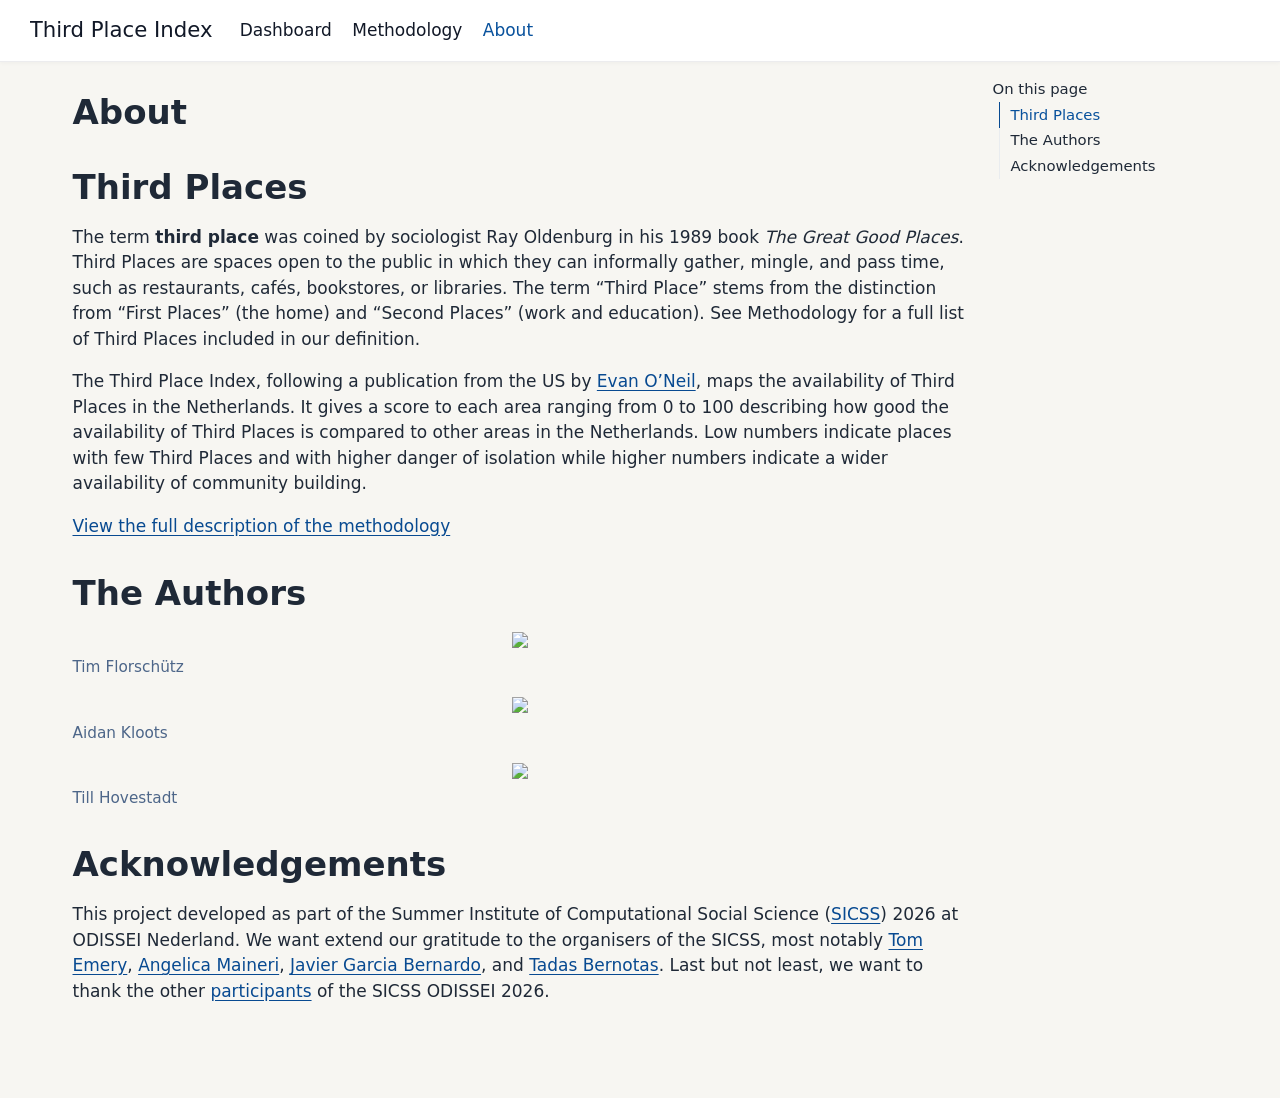
==== docs/about.html @ f23580d3 "changed methodology" ====
<!DOCTYPE html>
<html xmlns="http://www.w3.org/1999/xhtml" lang="en" xml:lang="en"><head>

<meta charset="utf-8">
<meta name="generator" content="quarto-1.9.37">

<meta name="viewport" content="width=device-width, initial-scale=1.0, user-scalable=yes">


<title>About – Third Place Index</title>
<style>
/* Default styles provided by pandoc.
** See https://pandoc.org/MANUAL.html#variables-for-html for config info.
*/
code{white-space: pre-wrap;}
span.smallcaps{font-variant: small-caps;}
div.columns{display: flex; gap: min(4vw, 1.5em);}
div.column{flex: auto; overflow-x: auto;}
div.hanging-indent{margin-left: 1.5em; text-indent: -1.5em;}
ul.task-list{list-style: none;}
ul.task-list li input[type="checkbox"] {
  width: 0.8em;
  margin: 0 0.8em 0.2em -1em; /* quarto-specific, see https://github.com/quarto-dev/quarto-cli/issues/4556 */ 
  vertical-align: middle;
}
</style>


<script src="site_libs/quarto-nav/quarto-nav.js"></script>
<script src="site_libs/quarto-nav/headroom.min.js"></script>
<script src="site_libs/clipboard/clipboard.min.js"></script>
<script src="site_libs/quarto-search/autocomplete.umd.js"></script>
<script src="site_libs/quarto-search/fuse.min.js"></script>
<script src="site_libs/quarto-search/quarto-search.js"></script>
<meta name="quarto:offset" content="./">
<script src="site_libs/quarto-html/quarto.js" type="module"></script>
<script src="site_libs/quarto-html/tabsets/tabsets.js" type="module"></script>
<script src="site_libs/quarto-html/popper.min.js"></script>
<script src="site_libs/quarto-html/tippy.umd.min.js"></script>
<script src="site_libs/quarto-html/anchor.min.js"></script>
<link href="site_libs/quarto-html/tippy.css" rel="stylesheet">
<link href="site_libs/quarto-html/quarto-syntax-highlighting-7f8f88aac4f3542376d5c11b86a4c14d.css" rel="stylesheet" id="quarto-text-highlighting-styles">
<script src="site_libs/bootstrap/bootstrap.min.js"></script>
<link href="site_libs/bootstrap/bootstrap-icons.css" rel="stylesheet">
<link href="site_libs/bootstrap/bootstrap-611752b6577404124c0f5855d7d116bc.min.css" rel="stylesheet" append-hash="true" id="quarto-bootstrap" data-mode="light">
<script id="quarto-search-options" type="application/json">{
  "location": "navbar",
  "copy-button": false,
  "collapse-after": 3,
  "panel-placement": "end",
  "type": "overlay",
  "limit": 50,
  "keyboard-shortcut": [
    "f",
    "/",
    "s"
  ],
  "show-item-context": false,
  "language": {
    "search-no-results-text": "No results",
    "search-matching-documents-text": "matching documents",
    "search-copy-link-title": "Copy link to search",
    "search-hide-matches-text": "Hide additional matches",
    "search-more-match-text": "more match in this document",
    "search-more-matches-text": "more matches in this document",
    "search-clear-button-title": "Clear",
    "search-text-placeholder": "",
    "search-detached-cancel-button-title": "Cancel",
    "search-submit-button-title": "Submit",
    "search-label": "Search"
  }
}</script>
<style>html{ scroll-behavior: smooth; }</style>


</head>

<body class="nav-fixed quarto-light">

<div id="quarto-search-results"></div>
  <header id="quarto-header" class="headroom fixed-top">
    <nav class="navbar navbar-expand-lg " data-bs-theme="dark">
      <div class="navbar-container container-fluid">
      <div class="navbar-brand-container mx-auto">
    <a class="navbar-brand" href="./index.html">
    <span class="navbar-title">Third Place Index</span>
    </a>
  </div>
          <button class="navbar-toggler" type="button" data-bs-toggle="collapse" data-bs-target="#navbarCollapse" aria-controls="navbarCollapse" role="menu" aria-expanded="false" aria-label="Toggle navigation" onclick="if (window.quartoToggleHeadroom) { window.quartoToggleHeadroom(); }">
  <span class="navbar-toggler-icon"></span>
</button>
          <div class="collapse navbar-collapse" id="navbarCollapse">
            <ul class="navbar-nav navbar-nav-scroll me-auto">
  <li class="nav-item">
    <a class="nav-link" href="./index.html"> 
<span class="menu-text">Dashboard</span></a>
  </li>  
  <li class="nav-item">
    <a class="nav-link" href="./methodology.html"> 
<span class="menu-text">Methodology</span></a>
  </li>  
  <li class="nav-item">
    <a class="nav-link active" href="./about.html" aria-current="page"> 
<span class="menu-text">About</span></a>
  </li>  
</ul>
          </div> <!-- /navcollapse -->
            <div class="quarto-navbar-tools">
</div>
      </div> <!-- /container-fluid -->
    </nav>
</header>
<!-- content -->
<div id="quarto-content" class="quarto-container page-columns page-rows-contents page-layout-full page-navbar">
<!-- sidebar -->
<!-- margin-sidebar -->
    <div id="quarto-margin-sidebar" class="sidebar margin-sidebar">
        <nav id="TOC" role="doc-toc" class="toc-active">
    <h2 id="toc-title">On this page</h2>
   
  <ul class="collapse">
  <li><a href="#third-places" id="toc-third-places" class="nav-link active" data-scroll-target="#third-places">Third Places</a></li>
  <li><a href="#the-authors" id="toc-the-authors" class="nav-link" data-scroll-target="#the-authors">The Authors</a></li>
  <li><a href="#acknowledgements" id="toc-acknowledgements" class="nav-link" data-scroll-target="#acknowledgements">Acknowledgements</a></li>
  </ul>
</nav>
    </div>
<!-- main -->
<main class="content column-page-left" id="quarto-document-content">

<header id="title-block-header" class="quarto-title-block default">
<div class="quarto-title">
<h1 class="title">About</h1>
</div>



<div class="quarto-title-meta column-page-left">

    
  
    
  </div>
  


</header>


<section id="third-places" class="level1">
<h1>Third Places</h1>
<p>The term <strong>third place</strong> was coined by sociologist Ray Oldenburg in his 1989 book <em>The Great Good Places</em>. Third Places are spaces open to the public in which they can informally gather, mingle, and pass time, such as restaurants, cafés, bookstores, or libraries. The term “Third Place” stems from the distinction from “First Places” (the home) and “Second Places” (work and education). See Methodology for a full list of Third Places included in our definition.</p>
<p>The Third Place Index, following a publication from the US by <a href="https://thirdplaceindex.org/#about">Evan O’Neil</a>, maps the availability of Third Places in the Netherlands. It gives a score to each area ranging from 0 to 100 describing how good the availability of Third Places is compared to other areas in the Netherlands. Low numbers indicate places with few Third Places and with higher danger of isolation while higher numbers indicate a wider availability of community building.</p>
<p><a href="./methodology.html">View the full description of the methodology</a></p>
</section>
<section id="the-authors" class="level1">
<h1>The Authors</h1>
<div class="quarto-figure quarto-figure-center">
<figure class="figure">
<p><img src="picture/tim.png" class="img-fluid figure-img"></p>
<figcaption>Tim Florschütz</figcaption>
</figure>
</div>
<div class="quarto-figure quarto-figure-center">
<figure class="figure">
<p><img src="pictures/aidan.png" class="img-fluid figure-img"></p>
<figcaption>Aidan Kloots</figcaption>
</figure>
</div>
<div class="quarto-figure quarto-figure-center">
<figure class="figure">
<p><img src="pictures/till.jpg = 600x" class="img-fluid figure-img"></p>
<figcaption>Till Hovestadt</figcaption>
</figure>
</div>
</section>
<section id="acknowledgements" class="level1">
<h1>Acknowledgements</h1>
<p>This project developed as part of the Summer Institute of Computational Social Science (<a href="https://sicss.io/2026/odissei/">SICSS</a>) 2026 at ODISSEI Nederland. We want extend our gratitude to the organisers of the SICSS, most notably <a href="https://www.eur.nl/people/tom-emery">Tom Emery</a>, <a href="https://odissei-data.nl/nl/teammember/dr-angelica-maineri/">Angelica Maineri</a>, <a href="https://www.uu.nl/staff/JGarciaBernardo">Javier Garcia Bernardo</a>, and <a href="https://www.eur.nl/people/tadas-bernotas">Tadas Bernotas</a>. Last but not least, we want to thank the other <a href="https://sicss.io/2026/odissei/people">participants</a> of the SICSS ODISSEI 2026.</p>


</section>

</main> <!-- /main -->
<script id="quarto-html-after-body" type="application/javascript">
  window.document.addEventListener("DOMContentLoaded", function (event) {
    const icon = "";
    const anchorJS = new window.AnchorJS();
    anchorJS.options = {
      placement: 'right',
      icon: icon
    };
    anchorJS.add('.anchored');
    const isCodeAnnotation = (el) => {
      for (const clz of el.classList) {
        if (clz.startsWith('code-annotation-')) {                     
          return true;
        }
      }
      return false;
    }
    const onCopySuccess = function(e) {
      // button target
      const button = e.trigger;
      // don't keep focus
      button.blur();
      // flash "checked"
      button.classList.add('code-copy-button-checked');
      var currentTitle = button.getAttribute("title");
      button.setAttribute("title", "Copied!");
      let tooltip;
      if (window.bootstrap) {
        button.setAttribute("data-bs-toggle", "tooltip");
        button.setAttribute("data-bs-placement", "left");
        button.setAttribute("data-bs-title", "Copied!");
        tooltip = new bootstrap.Tooltip(button, 
          { trigger: "manual", 
            customClass: "code-copy-button-tooltip",
            offset: [0, -8]});
        tooltip.show();    
      }
      setTimeout(function() {
        if (tooltip) {
          tooltip.hide();
          button.removeAttribute("data-bs-title");
          button.removeAttribute("data-bs-toggle");
          button.removeAttribute("data-bs-placement");
        }
        button.setAttribute("title", currentTitle);
        button.classList.remove('code-copy-button-checked');
      }, 1000);
      // clear code selection
      e.clearSelection();
    }
    const getTextToCopy = function(trigger) {
      const outerScaffold = trigger.parentElement.cloneNode(true);
      const codeEl = outerScaffold.querySelector('code');
      for (const childEl of codeEl.children) {
        if (isCodeAnnotation(childEl)) {
          childEl.remove();
        }
      }
      return codeEl.innerText;
    }
    const clipboard = new window.ClipboardJS('.code-copy-button:not([data-in-quarto-modal])', {
      text: getTextToCopy
    });
    clipboard.on('success', onCopySuccess);
    if (window.document.getElementById('quarto-embedded-source-code-modal')) {
      const clipboardModal = new window.ClipboardJS('.code-copy-button[data-in-quarto-modal]', {
        text: getTextToCopy,
        container: window.document.getElementById('quarto-embedded-source-code-modal')
      });
      clipboardModal.on('success', onCopySuccess);
    }
      var localhostRegex = new RegExp(/^(?:http|https):\/\/localhost\:?[0-9]*\//);
      var mailtoRegex = new RegExp(/^mailto:/);
        var filterRegex = new RegExp('/' + window.location.host + '/');
      var isInternal = (href) => {
          return filterRegex.test(href) || localhostRegex.test(href) || mailtoRegex.test(href);
      }
      // Inspect non-navigation links and adorn them if external
     var links = window.document.querySelectorAll('a[href]:not(.nav-link):not(.navbar-brand):not(.toc-action):not(.sidebar-link):not(.sidebar-item-toggle):not(.pagination-link):not(.no-external):not([aria-hidden]):not(.dropdown-item):not(.quarto-navigation-tool):not(.about-link)');
      for (var i=0; i<links.length; i++) {
        const link = links[i];
        if (!isInternal(link.href)) {
          // undo the damage that might have been done by quarto-nav.js in the case of
          // links that we want to consider external
          if (link.dataset.originalHref !== undefined) {
            link.href = link.dataset.originalHref;
          }
        }
      }
    function tippyHover(el, contentFn, onTriggerFn, onUntriggerFn) {
      const config = {
        allowHTML: true,
        maxWidth: 500,
        delay: 100,
        arrow: false,
        appendTo: function(el) {
            return el.parentElement;
        },
        interactive: true,
        interactiveBorder: 10,
        theme: 'quarto',
        placement: 'bottom-start',
      };
      if (contentFn) {
        config.content = contentFn;
      }
      if (onTriggerFn) {
        config.onTrigger = onTriggerFn;
      }
      if (onUntriggerFn) {
        config.onUntrigger = onUntriggerFn;
      }
      window.tippy(el, config); 
    }
    const noterefs = window.document.querySelectorAll('a[role="doc-noteref"]');
    for (var i=0; i<noterefs.length; i++) {
      const ref = noterefs[i];
      tippyHover(ref, function() {
        // use id or data attribute instead here
        let href = ref.getAttribute('data-footnote-href') || ref.getAttribute('href');
        try { href = new URL(href).hash; } catch {}
        const id = href.replace(/^#\/?/, "");
        const note = window.document.getElementById(id);
        if (note) {
          return note.innerHTML;
        } else {
          return "";
        }
      });
    }
    const xrefs = window.document.querySelectorAll('a.quarto-xref');
    const processXRef = (id, note) => {
      // Strip column container classes
      const stripColumnClz = (el) => {
        el.classList.remove("page-full", "page-columns");
        if (el.children) {
          for (const child of el.children) {
            stripColumnClz(child);
          }
        }
      }
      stripColumnClz(note)
      if (id === null || id.startsWith('sec-')) {
        // Special case sections, only their first couple elements
        const container = document.createElement("div");
        if (note.children && note.children.length > 2) {
          container.appendChild(note.children[0].cloneNode(true));
          for (let i = 1; i < note.children.length; i++) {
            const child = note.children[i];
            if (child.tagName === "P" && child.innerText === "") {
              continue;
            } else {
              container.appendChild(child.cloneNode(true));
              break;
            }
          }
          if (window.Quarto?.typesetMath) {
            window.Quarto.typesetMath(container);
          }
          return container.innerHTML
        } else {
          if (window.Quarto?.typesetMath) {
            window.Quarto.typesetMath(note);
          }
          return note.innerHTML;
        }
      } else {
        // Remove any anchor links if they are present
        const anchorLink = note.querySelector('a.anchorjs-link');
        if (anchorLink) {
          anchorLink.remove();
        }
        if (window.Quarto?.typesetMath) {
          window.Quarto.typesetMath(note);
        }
        if (note.classList.contains("callout")) {
          return note.outerHTML;
        } else {
          return note.innerHTML;
        }
      }
    }
    for (var i=0; i<xrefs.length; i++) {
      const xref = xrefs[i];
      tippyHover(xref, undefined, function(instance) {
        instance.disable();
        let url = xref.getAttribute('href');
        let hash = undefined; 
        if (url.startsWith('#')) {
          hash = url;
        } else {
          try { hash = new URL(url).hash; } catch {}
        }
        if (hash) {
          const id = hash.replace(/^#\/?/, "");
          const note = window.document.getElementById(id);
          if (note !== null) {
            try {
              const html = processXRef(id, note.cloneNode(true));
              instance.setContent(html);
            } finally {
              instance.enable();
              instance.show();
            }
          } else {
            // See if we can fetch this
            fetch(url.split('#')[0])
            .then(res => res.text())
            .then(html => {
              const parser = new DOMParser();
              const htmlDoc = parser.parseFromString(html, "text/html");
              const note = htmlDoc.getElementById(id);
              if (note !== null) {
                const html = processXRef(id, note);
                instance.setContent(html);
              } 
            }).finally(() => {
              instance.enable();
              instance.show();
            });
          }
        } else {
          // See if we can fetch a full url (with no hash to target)
          // This is a special case and we should probably do some content thinning / targeting
          fetch(url)
          .then(res => res.text())
          .then(html => {
            const parser = new DOMParser();
            const htmlDoc = parser.parseFromString(html, "text/html");
            const note = htmlDoc.querySelector('main.content');
            if (note !== null) {
              // This should only happen for chapter cross references
              // (since there is no id in the URL)
              // remove the first header
              if (note.children.length > 0 && note.children[0].tagName === "HEADER") {
                note.children[0].remove();
              }
              const html = processXRef(null, note);
              instance.setContent(html);
            } 
          }).finally(() => {
            instance.enable();
            instance.show();
          });
        }
      }, function(instance) {
      });
    }
        let selectedAnnoteEl;
        const selectorForAnnotation = ( cell, annotation) => {
          let cellAttr = 'data-code-cell="' + cell + '"';
          let lineAttr = 'data-code-annotation="' +  annotation + '"';
          const selector = 'span[' + cellAttr + '][' + lineAttr + ']';
          return selector;
        }
        const selectCodeLines = (annoteEl) => {
          const doc = window.document;
          const targetCell = annoteEl.getAttribute("data-target-cell");
          const targetAnnotation = annoteEl.getAttribute("data-target-annotation");
          const annoteSpan = window.document.querySelector(selectorForAnnotation(targetCell, targetAnnotation));
          const lines = annoteSpan.getAttribute("data-code-lines").split(",");
          const lineIds = lines.map((line) => {
            return targetCell + "-" + line;
          })
          let top = null;
          let height = null;
          let parent = null;
          if (lineIds.length > 0) {
              //compute the position of the single el (top and bottom and make a div)
              const el = window.document.getElementById(lineIds[0]);
              top = el.offsetTop;
              height = el.offsetHeight;
              parent = el.parentElement.parentElement;
            if (lineIds.length > 1) {
              const lastEl = window.document.getElementById(lineIds[lineIds.length - 1]);
              const bottom = lastEl.offsetTop + lastEl.offsetHeight;
              height = bottom - top;
            }
            if (top !== null && height !== null && parent !== null) {
              // cook up a div (if necessary) and position it 
              let div = window.document.getElementById("code-annotation-line-highlight");
              if (div === null) {
                div = window.document.createElement("div");
                div.setAttribute("id", "code-annotation-line-highlight");
                div.style.position = 'absolute';
                parent.appendChild(div);
              }
              div.style.top = top - 2 + "px";
              div.style.height = height + 4 + "px";
              div.style.left = 0;
              let gutterDiv = window.document.getElementById("code-annotation-line-highlight-gutter");
              if (gutterDiv === null) {
                gutterDiv = window.document.createElement("div");
                gutterDiv.setAttribute("id", "code-annotation-line-highlight-gutter");
                gutterDiv.style.position = 'absolute';
                const codeCell = window.document.getElementById(targetCell);
                const gutter = codeCell.querySelector('.code-annotation-gutter');
                gutter.appendChild(gutterDiv);
              }
              gutterDiv.style.top = top - 2 + "px";
              gutterDiv.style.height = height + 4 + "px";
            }
            selectedAnnoteEl = annoteEl;
          }
        };
        const unselectCodeLines = () => {
          const elementsIds = ["code-annotation-line-highlight", "code-annotation-line-highlight-gutter"];
          elementsIds.forEach((elId) => {
            const div = window.document.getElementById(elId);
            if (div) {
              div.remove();
            }
          });
          selectedAnnoteEl = undefined;
        };
          // Handle positioning of the toggle
      window.addEventListener(
        "resize",
        throttle(() => {
          elRect = undefined;
          if (selectedAnnoteEl) {
            selectCodeLines(selectedAnnoteEl);
          }
        }, 10)
      );
      function throttle(fn, ms) {
      let throttle = false;
      let timer;
        return (...args) => {
          if(!throttle) { // first call gets through
              fn.apply(this, args);
              throttle = true;
          } else { // all the others get throttled
              if(timer) clearTimeout(timer); // cancel #2
              timer = setTimeout(() => {
                fn.apply(this, args);
                timer = throttle = false;
              }, ms);
          }
        };
      }
        // Attach click handler to the DT
        const annoteDls = window.document.querySelectorAll('dt[data-target-cell]');
        for (const annoteDlNode of annoteDls) {
          annoteDlNode.addEventListener('click', (event) => {
            const clickedEl = event.target;
            if (clickedEl !== selectedAnnoteEl) {
              unselectCodeLines();
              const activeEl = window.document.querySelector('dt[data-target-cell].code-annotation-active');
              if (activeEl) {
                activeEl.classList.remove('code-annotation-active');
              }
              selectCodeLines(clickedEl);
              clickedEl.classList.add('code-annotation-active');
            } else {
              // Unselect the line
              unselectCodeLines();
              clickedEl.classList.remove('code-annotation-active');
            }
          });
        }
    const findCites = (el) => {
      const parentEl = el.parentElement;
      if (parentEl) {
        const cites = parentEl.dataset.cites;
        if (cites) {
          return {
            el,
            cites: cites.split(' ')
          };
        } else {
          return findCites(el.parentElement)
        }
      } else {
        return undefined;
      }
    };
    var bibliorefs = window.document.querySelectorAll('a[role="doc-biblioref"]');
    for (var i=0; i<bibliorefs.length; i++) {
      const ref = bibliorefs[i];
      const citeInfo = findCites(ref);
      if (citeInfo) {
        tippyHover(citeInfo.el, function() {
          var popup = window.document.createElement('div');
          citeInfo.cites.forEach(function(cite) {
            var citeDiv = window.document.createElement('div');
            citeDiv.classList.add('hanging-indent');
            citeDiv.classList.add('csl-entry');
            var biblioDiv = window.document.getElementById('ref-' + cite);
            if (biblioDiv) {
              citeDiv.innerHTML = biblioDiv.innerHTML;
            }
            popup.appendChild(citeDiv);
          });
          return popup.innerHTML;
        });
      }
    }
  });
  </script>
</div> <!-- /content -->




<script src="site_libs/quarto-html/zenscroll-min.js"></script>
</body></html>
---- docs/site_libs/quarto-html/tippy.css ----
.tippy-box[data-animation=fade][data-state=hidden]{opacity:0}[data-tippy-root]{max-width:calc(100vw - 10px)}.tippy-box{position:relative;background-color:#333;color:#fff;border-radius:4px;font-size:14px;line-height:1.4;white-space:normal;outline:0;transition-property:transform,visibility,opacity}.tippy-box[data-placement^=top]>.tippy-arrow{bottom:0}.tippy-box[data-placement^=top]>.tippy-arrow:before{bottom:-7px;left:0;border-width:8px 8px 0;border-top-color:initial;transform-origin:center top}.tippy-box[data-placement^=bottom]>.tippy-arrow{top:0}.tippy-box[data-placement^=bottom]>.tippy-arrow:before{top:-7px;left:0;border-width:0 8px 8px;border-bottom-color:initial;transform-origin:center bottom}.tippy-box[data-placement^=left]>.tippy-arrow{right:0}.tippy-box[data-placement^=left]>.tippy-arrow:before{border-width:8px 0 8px 8px;border-left-color:initial;right:-7px;transform-origin:center left}.tippy-box[data-placement^=right]>.tippy-arrow{left:0}.tippy-box[data-placement^=right]>.tippy-arrow:before{left:-7px;border-width:8px 8px 8px 0;border-right-color:initial;transform-origin:center right}.tippy-box[data-inertia][data-state=visible]{transition-timing-function:cubic-bezier(.54,1.5,.38,1.11)}.tippy-arrow{width:16px;height:16px;color:#333}.tippy-arrow:before{content:"";position:absolute;border-color:transparent;border-style:solid}.tippy-content{position:relative;padding:5px 9px;z-index:1}
---- docs/site_libs/quarto-html/quarto-syntax-highlighting-7f8f88aac4f3542376d5c11b86a4c14d.css ----
/* quarto syntax highlight colors */
:root {
  --quarto-hl-ot-color: #003B4F;
  --quarto-hl-at-color: #657422;
  --quarto-hl-ss-color: #20794D;
  --quarto-hl-an-color: #5E5E5E;
  --quarto-hl-fu-color: #4758AB;
  --quarto-hl-st-color: #20794D;
  --quarto-hl-cf-color: #003B4F;
  --quarto-hl-op-color: #5E5E5E;
  --quarto-hl-er-color: #AD0000;
  --quarto-hl-bn-color: #AD0000;
  --quarto-hl-al-color: #AD0000;
  --quarto-hl-va-color: #111111;
  --quarto-hl-bu-color: inherit;
  --quarto-hl-ex-color: inherit;
  --quarto-hl-pp-color: #AD0000;
  --quarto-hl-in-color: #5E5E5E;
  --quarto-hl-vs-color: #20794D;
  --quarto-hl-wa-color: #5E5E5E;
  --quarto-hl-do-color: #5E5E5E;
  --quarto-hl-im-color: #00769E;
  --quarto-hl-ch-color: #20794D;
  --quarto-hl-dt-color: #AD0000;
  --quarto-hl-fl-color: #AD0000;
  --quarto-hl-co-color: #5E5E5E;
  --quarto-hl-cv-color: #5E5E5E;
  --quarto-hl-cn-color: #8f5902;
  --quarto-hl-sc-color: #5E5E5E;
  --quarto-hl-dv-color: #AD0000;
  --quarto-hl-kw-color: #003B4F;
}

/* other quarto variables */
:root {
  --quarto-font-monospace: SFMono-Regular, Menlo, Monaco, Consolas, "Liberation Mono", "Courier New", monospace;
}

/* syntax highlight based on Pandoc's rules */
pre > code.sourceCode > span {
  color: #003B4F;
}

code.sourceCode > span {
  color: #003B4F;
}

div.sourceCode,
div.sourceCode pre.sourceCode {
  color: #003B4F;
}

/* Normal */
code span {
  color: #003B4F;
}

/* Alert */
code span.al {
  color: #AD0000;
  font-style: inherit;
}

/* Annotation */
code span.an {
  color: #5E5E5E;
  font-style: inherit;
}

/* Attribute */
code span.at {
  color: #657422;
  font-style: inherit;
}

/* BaseN */
code span.bn {
  color: #AD0000;
  font-style: inherit;
}

/* BuiltIn */
code span.bu {
  font-style: inherit;
}

/* ControlFlow */
code span.cf {
  color: #003B4F;
  font-weight: bold;
  font-style: inherit;
}

/* Char */
code span.ch {
  color: #20794D;
  font-style: inherit;
}

/* Constant */
code span.cn {
  color: #8f5902;
  font-style: inherit;
}

/* Comment */
code span.co {
  color: #5E5E5E;
  font-style: inherit;
}

/* CommentVar */
code span.cv {
  color: #5E5E5E;
  font-style: italic;
}

/* Documentation */
code span.do {
  color: #5E5E5E;
  font-style: italic;
}

/* DataType */
code span.dt {
  color: #AD0000;
  font-style: inherit;
}

/* DecVal */
code span.dv {
  color: #AD0000;
  font-style: inherit;
}

/* Error */
code span.er {
  color: #AD0000;
  font-style: inherit;
}

/* Extension */
code span.ex {
  font-style: inherit;
}

/* Float */
code span.fl {
  color: #AD0000;
  font-style: inherit;
}

/* Function */
code span.fu {
  color: #4758AB;
  font-style: inherit;
}

/* Import */
code span.im {
  color: #00769E;
  font-style: inherit;
}

/* Information */
code span.in {
  color: #5E5E5E;
  font-style: inherit;
}

/* Keyword */
code span.kw {
  color: #003B4F;
  font-weight: bold;
  font-style: inherit;
}

/* Operator */
code span.op {
  color: #5E5E5E;
  font-style: inherit;
}

/* Other */
code span.ot {
  color: #003B4F;
  font-style: inherit;
}

/* Preprocessor */
code span.pp {
  color: #AD0000;
  font-style: inherit;
}

/* SpecialChar */
code span.sc {
  color: #5E5E5E;
  font-style: inherit;
}

/* SpecialString */
code span.ss {
  color: #20794D;
  font-style: inherit;
}

/* String */
code span.st {
  color: #20794D;
  font-style: inherit;
}

/* Variable */
code span.va {
  color: #111111;
  font-style: inherit;
}

/* VerbatimString */
code span.vs {
  color: #20794D;
  font-style: inherit;
}

/* Warning */
code span.wa {
  color: #5E5E5E;
  font-style: italic;
}

.prevent-inlining {
  content: "</";
}

/*# sourceMappingURL=789ad8cd35626ba772517505b42a116e.css.map */
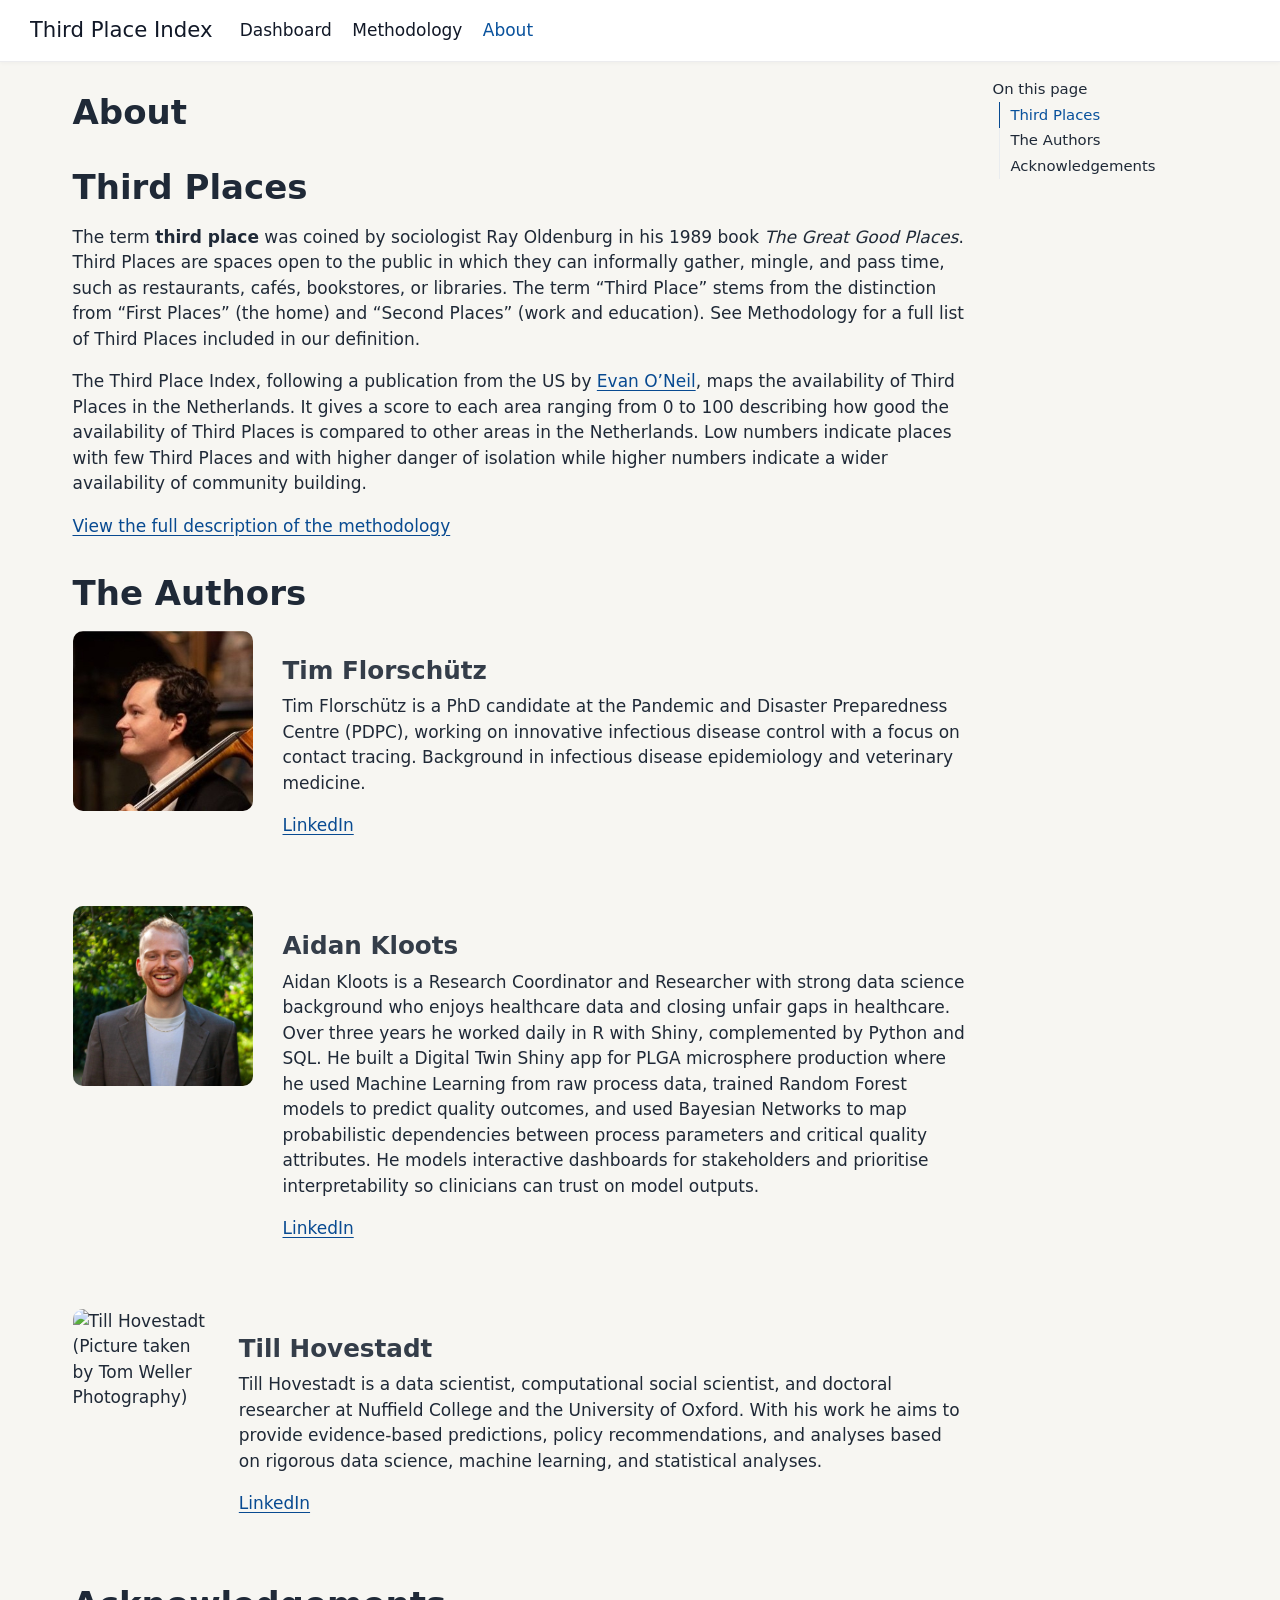
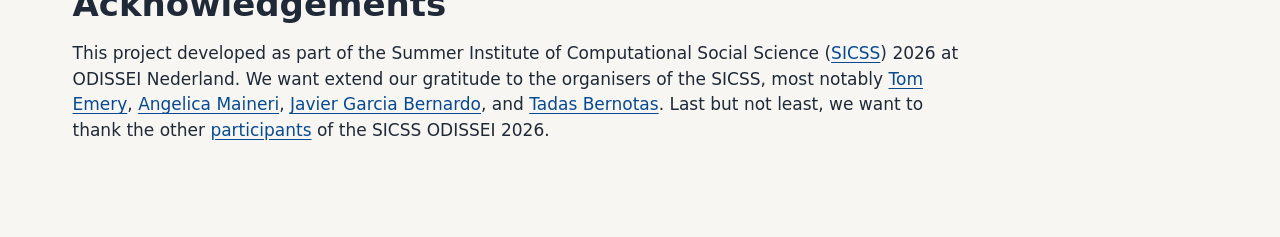
==== commit 9889e3a8: "added bios" ====
--- a/docs/about.html
+++ b/docs/about.html
@@ -147,6 +147,23 @@
 </header>
 
 
+<style>
+.author-card {
+  display: flex;
+  gap: 30px;
+  margin-bottom: 50px;
+  align-items: flex-start;
+}
+
+.author-photo {
+  width: 180px;
+  border-radius: 10px;
+}
+
+.author-links {
+  margin-top: 15px;
+}
+</style>
 <section id="third-places" class="level1">
 <h1>Third Places</h1>
 <p>The term <strong>third place</strong> was coined by sociologist Ray Oldenburg in his 1989 book <em>The Great Good Places</em>. Third Places are spaces open to the public in which they can informally gather, mingle, and pass time, such as restaurants, cafés, bookstores, or libraries. The term “Third Place” stems from the distinction from “First Places” (the home) and “Second Places” (work and education). See Methodology for a full list of Third Places included in our definition.</p>
@@ -155,23 +172,35 @@
 </section>
 <section id="the-authors" class="level1">
 <h1>The Authors</h1>
-<div class="quarto-figure quarto-figure-center">
-<figure class="figure">
-<p><img src="picture/tim.png" class="img-fluid figure-img"></p>
-<figcaption>Tim Florschütz</figcaption>
-</figure>
-</div>
-<div class="quarto-figure quarto-figure-center">
-<figure class="figure">
-<p><img src="pictures/aidan.png" class="img-fluid figure-img"></p>
-<figcaption>Aidan Kloots</figcaption>
-</figure>
-</div>
-<div class="quarto-figure quarto-figure-center">
-<figure class="figure">
-<p><img src="pictures/till.jpg = 600x" class="img-fluid figure-img"></p>
-<figcaption>Till Hovestadt</figcaption>
-</figure>
+<div class="author-card">
+<p><img class="author-photo" src="pictures/tim_florschutz.jpg" alt="Tim Florschütz"></p>
+<section id="tim-florschütz" class="level3">
+<h3 class="anchored" data-anchor-id="tim-florschütz">Tim Florschütz</h3>
+<p>Tim Florschütz is a PhD candidate at the Pandemic and Disaster Preparedness Centre (PDPC), working on innovative infectious disease control with a focus on contact tracing. Background in infectious disease epidemiology and veterinary medicine.</p>
+<div class="author-links">
+<p><a href="https://www.linkedin.com/in/tim-florschutz/?locale=nl" target="_blank">LinkedIn</a></p>
+</div>
+</section>
+</div>
+<div class="author-card">
+<p><img class="author-photo" src="pictures/aidan_kloots.jpg" alt="Aidan Kloots"></p>
+<section id="aidan-kloots" class="level3">
+<h3 class="anchored" data-anchor-id="aidan-kloots">Aidan Kloots</h3>
+<p>Aidan Kloots is a Research Coordinator and Researcher with strong data science background who enjoys healthcare data and closing unfair gaps in healthcare. Over three years he worked daily in R with Shiny, complemented by Python and SQL. He built a Digital Twin Shiny app for PLGA microsphere production where he used Machine Learning from raw process data, trained Random Forest models to predict quality outcomes, and used Bayesian Networks to map probabilistic dependencies between process parameters and critical quality attributes. He models interactive dashboards for stakeholders and prioritise interpretability so clinicians can trust on model outputs.</p>
+<div class="author-links">
+<p><a href="https://www.linkedin.com/in/aidankl/" target="_blank">LinkedIn</a></p>
+</div>
+</section>
+</div>
+<div class="author-card">
+<p><img class="author-photo" src="pictures/till_hovestadt.jpg" alt="Till Hovestadt (Picture taken by Tom Weller Photography)"></p>
+<section id="till-hovestadt" class="level3">
+<h3 class="anchored" data-anchor-id="till-hovestadt">Till Hovestadt</h3>
+<p>Till Hovestadt is a data scientist, computational social scientist, and doctoral researcher at Nuffield College and the University of Oxford. With his work he aims to provide evidence-based predictions, policy recommendations, and analyses based on rigorous data science, machine learning, and statistical analyses.</p>
+<div class="author-links">
+<p><a href="https://www.linkedin.com/in/till-hovestadt/" target="_blank">LinkedIn</a></p>
+</div>
+</section>
 </div>
 </section>
 <section id="acknowledgements" class="level1">
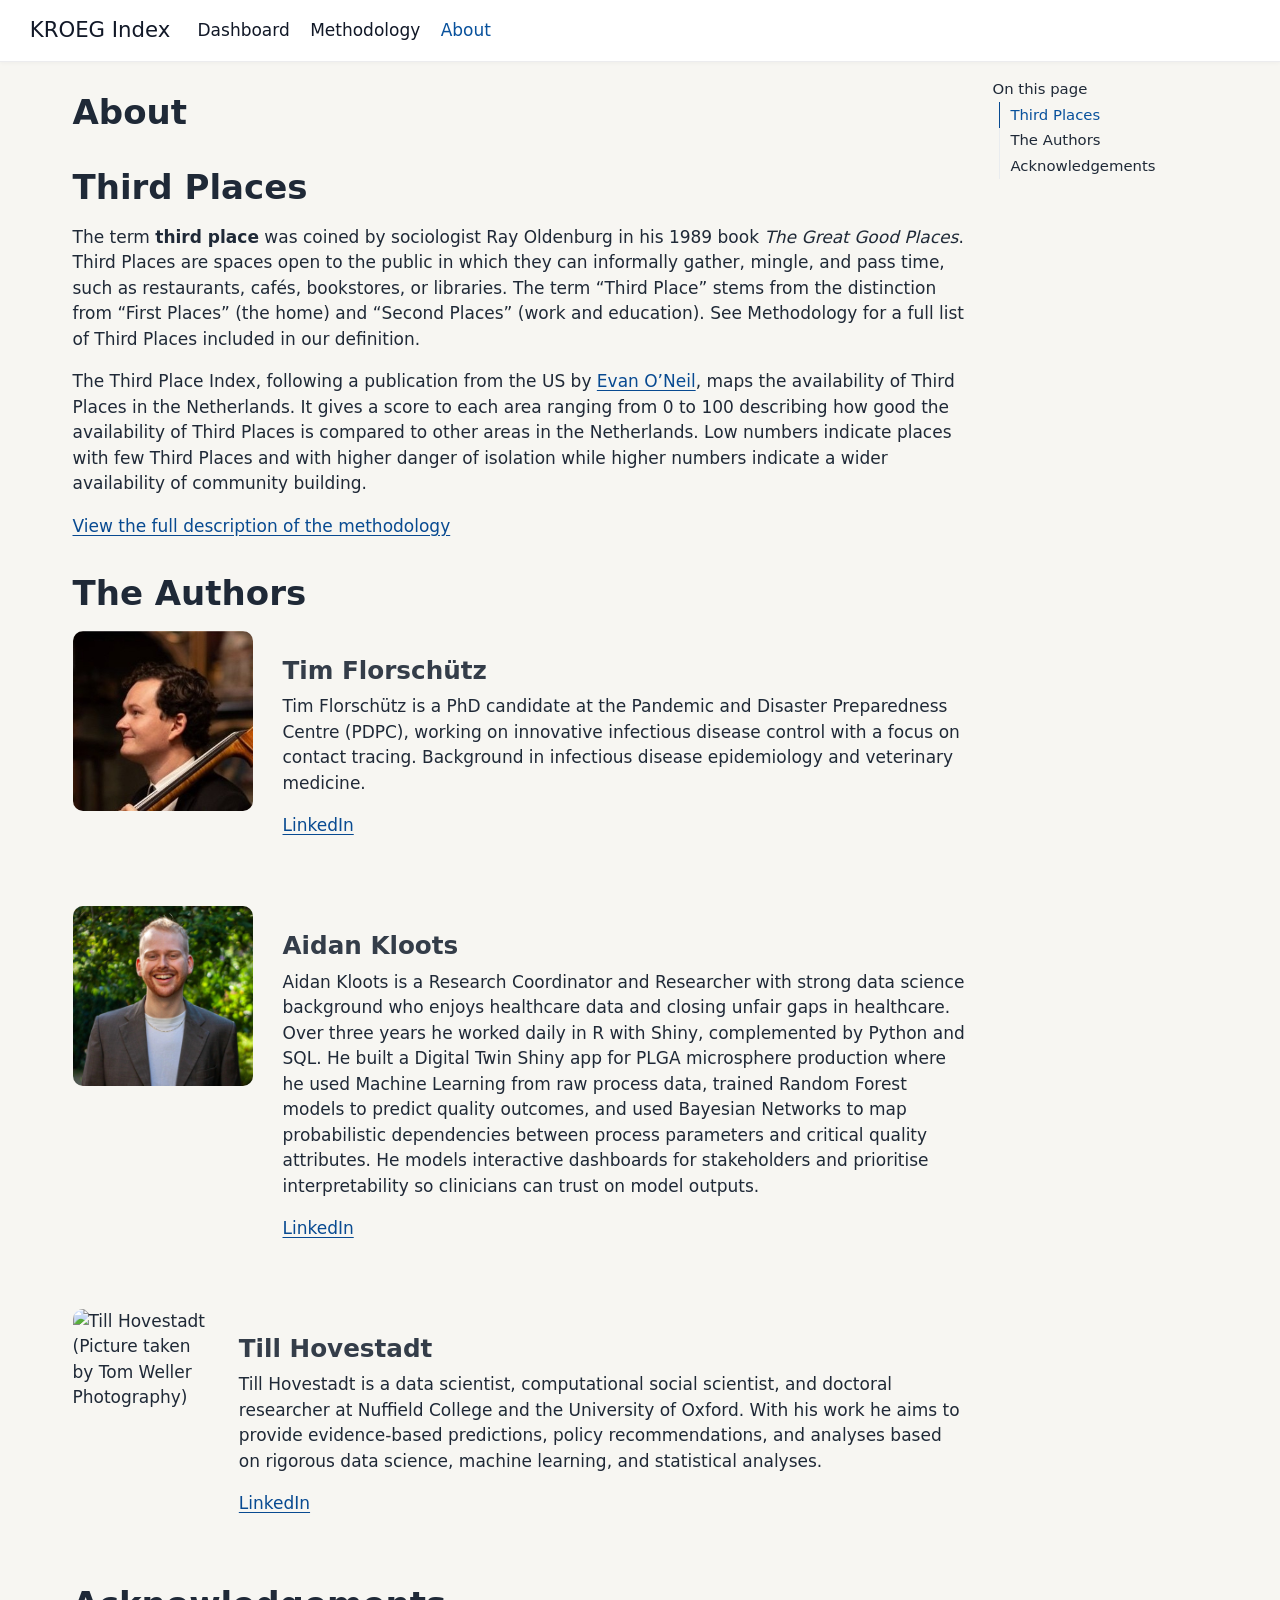
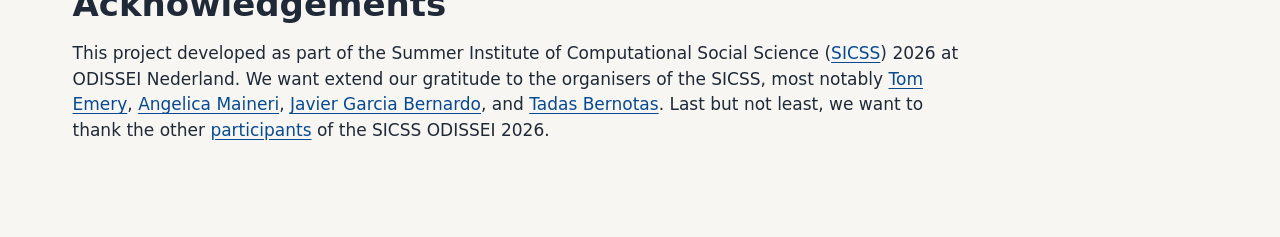
==== commit dc379153: "changed methods description" ====
--- a/docs/about.html
+++ b/docs/about.html
@@ -7,7 +7,7 @@
 <meta name="viewport" content="width=device-width, initial-scale=1.0, user-scalable=yes">
 
 
-<title>About – Third Place Index</title>
+<title>About – KROEG Index</title>
 <style>
 /* Default styles provided by pandoc.
 ** See https://pandoc.org/MANUAL.html#variables-for-html for config info.
@@ -83,7 +83,7 @@
       <div class="navbar-container container-fluid">
       <div class="navbar-brand-container mx-auto">
     <a class="navbar-brand" href="./index.html">
-    <span class="navbar-title">Third Place Index</span>
+    <span class="navbar-title">KROEG Index</span>
     </a>
   </div>
           <button class="navbar-toggler" type="button" data-bs-toggle="collapse" data-bs-target="#navbarCollapse" aria-controls="navbarCollapse" role="menu" aria-expanded="false" aria-label="Toggle navigation" onclick="if (window.quartoToggleHeadroom) { window.quartoToggleHeadroom(); }">
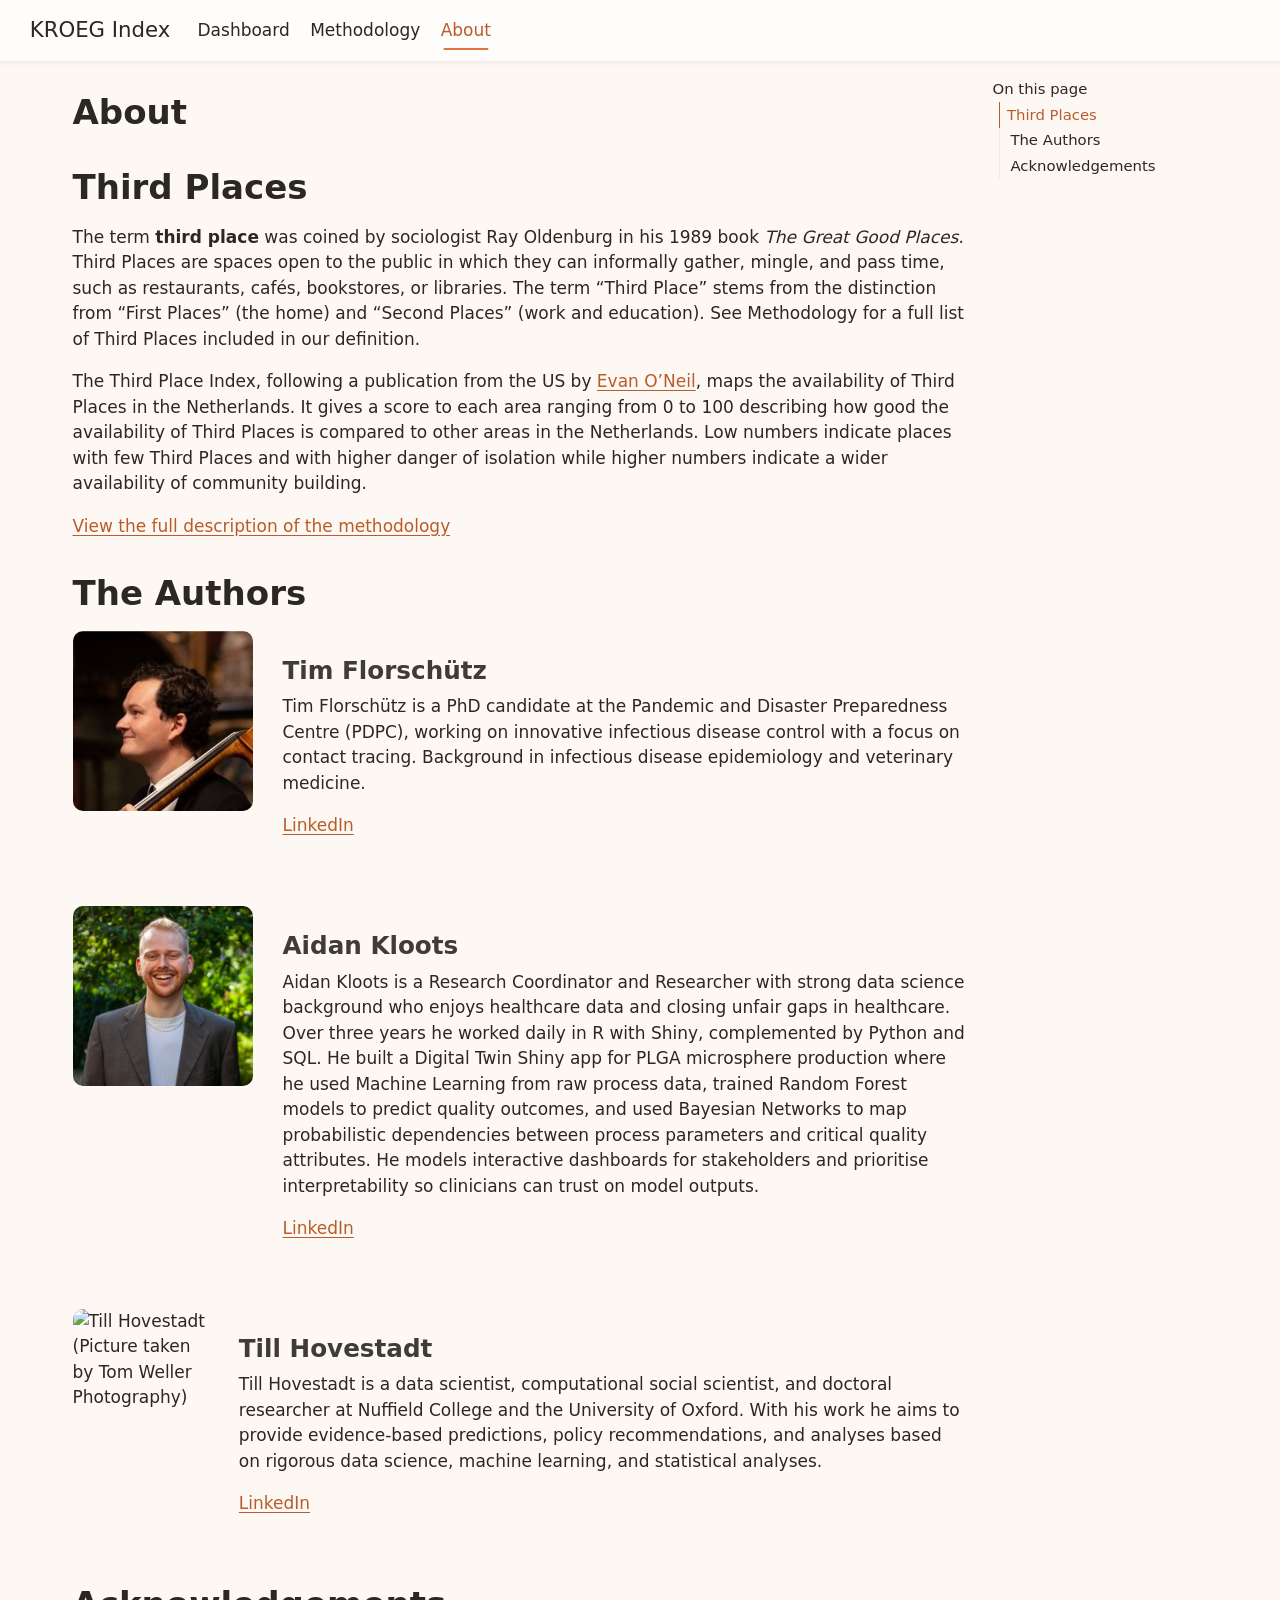
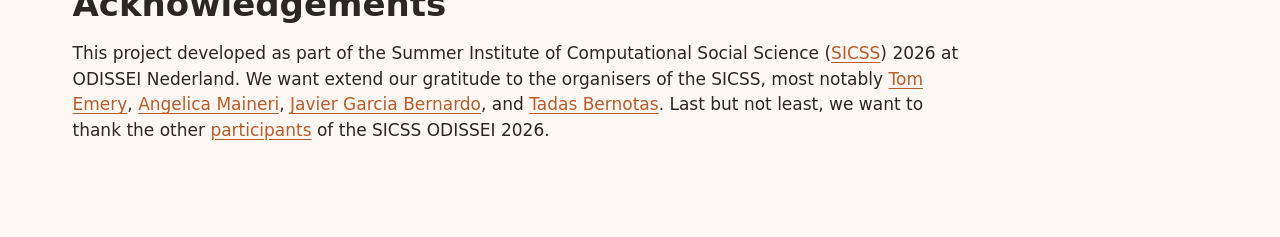
==== commit 07f04787: "new plots and scss" ====
--- a/docs/about.html
+++ b/docs/about.html
@@ -42,7 +42,7 @@
 <link href="site_libs/quarto-html/quarto-syntax-highlighting-7f8f88aac4f3542376d5c11b86a4c14d.css" rel="stylesheet" id="quarto-text-highlighting-styles">
 <script src="site_libs/bootstrap/bootstrap.min.js"></script>
 <link href="site_libs/bootstrap/bootstrap-icons.css" rel="stylesheet">
-<link href="site_libs/bootstrap/bootstrap-611752b6577404124c0f5855d7d116bc.min.css" rel="stylesheet" append-hash="true" id="quarto-bootstrap" data-mode="light">
+<link href="site_libs/bootstrap/bootstrap-0122e797dc7487f449a5158c3064b4b1.min.css" rel="stylesheet" append-hash="true" id="quarto-bootstrap" data-mode="light">
 <script id="quarto-search-options" type="application/json">{
   "location": "navbar",
   "copy-button": false,
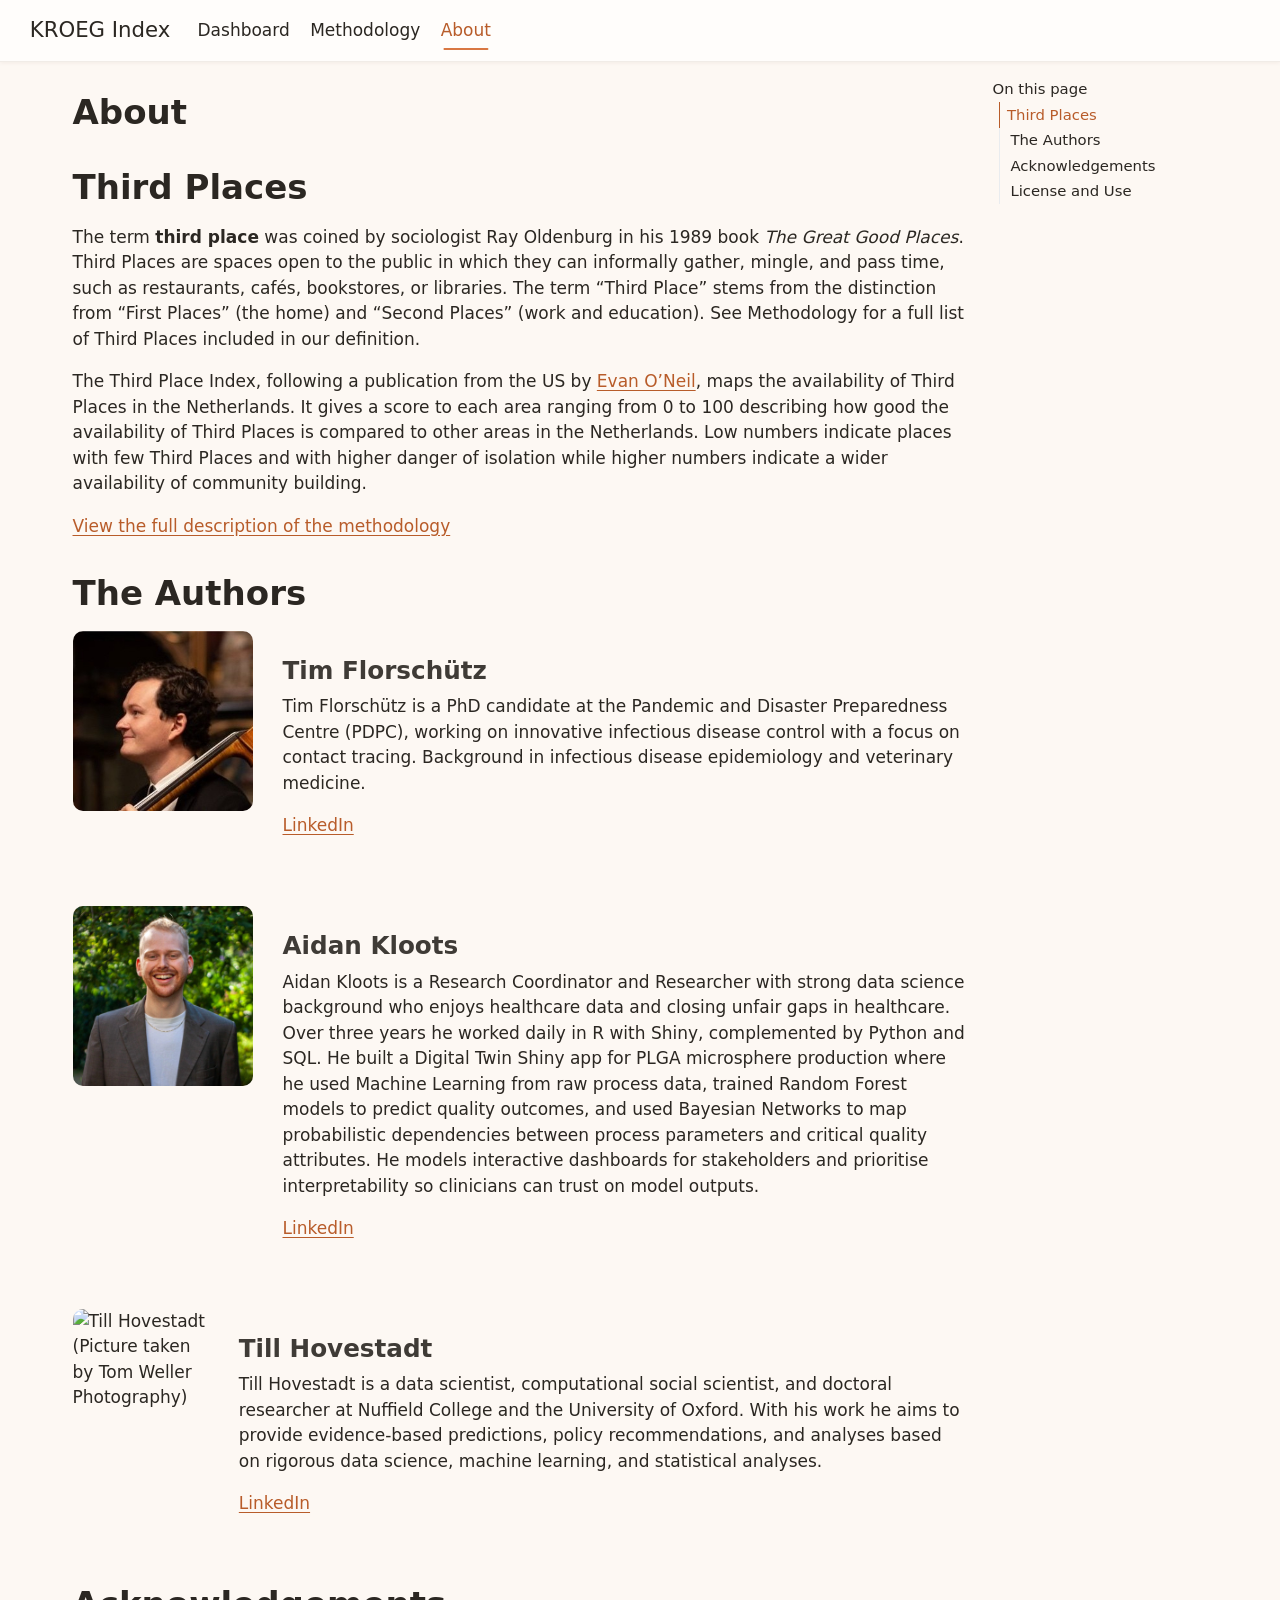
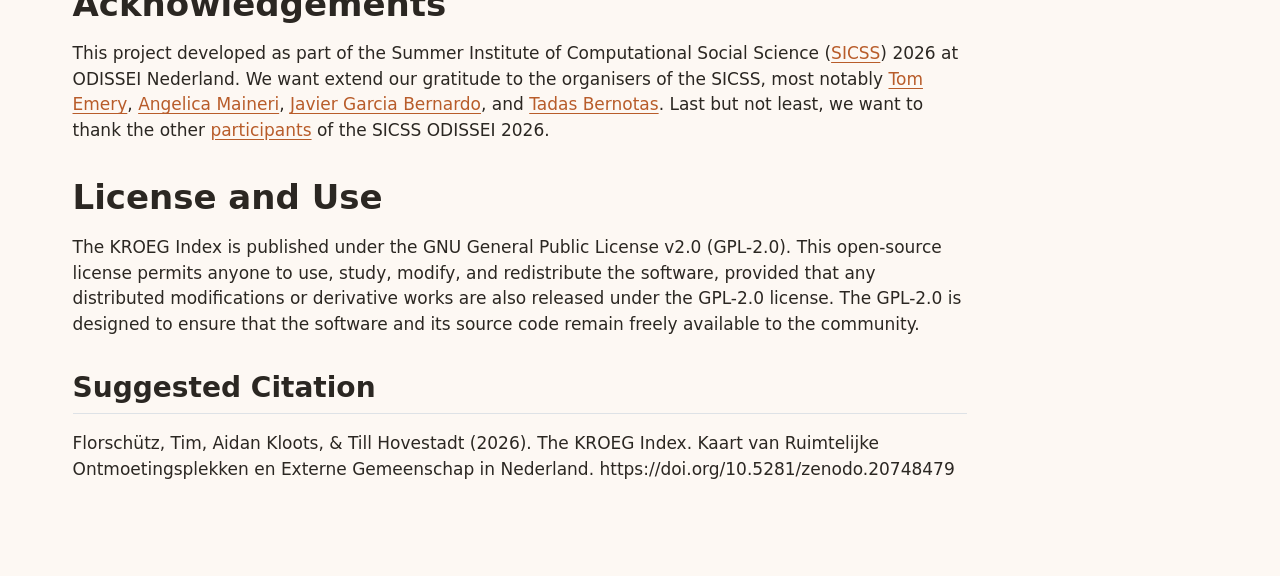
==== commit 830ae19c: "updated citation" ====
--- a/docs/about.html
+++ b/docs/about.html
@@ -122,6 +122,10 @@
   <li><a href="#third-places" id="toc-third-places" class="nav-link active" data-scroll-target="#third-places">Third Places</a></li>
   <li><a href="#the-authors" id="toc-the-authors" class="nav-link" data-scroll-target="#the-authors">The Authors</a></li>
   <li><a href="#acknowledgements" id="toc-acknowledgements" class="nav-link" data-scroll-target="#acknowledgements">Acknowledgements</a></li>
+  <li><a href="#license-and-use" id="toc-license-and-use" class="nav-link" data-scroll-target="#license-and-use">License and Use</a>
+  <ul class="collapse">
+  <li><a href="#suggested-citation" id="toc-suggested-citation" class="nav-link" data-scroll-target="#suggested-citation">Suggested Citation</a></li>
+  </ul></li>
   </ul>
 </nav>
     </div>
@@ -206,8 +210,16 @@
 <section id="acknowledgements" class="level1">
 <h1>Acknowledgements</h1>
 <p>This project developed as part of the Summer Institute of Computational Social Science (<a href="https://sicss.io/2026/odissei/">SICSS</a>) 2026 at ODISSEI Nederland. We want extend our gratitude to the organisers of the SICSS, most notably <a href="https://www.eur.nl/people/tom-emery">Tom Emery</a>, <a href="https://odissei-data.nl/nl/teammember/dr-angelica-maineri/">Angelica Maineri</a>, <a href="https://www.uu.nl/staff/JGarciaBernardo">Javier Garcia Bernardo</a>, and <a href="https://www.eur.nl/people/tadas-bernotas">Tadas Bernotas</a>. Last but not least, we want to thank the other <a href="https://sicss.io/2026/odissei/people">participants</a> of the SICSS ODISSEI 2026.</p>
-
-
+</section>
+<section id="license-and-use" class="level1">
+<h1>License and Use</h1>
+<p>The KROEG Index is published under the GNU General Public License v2.0 (GPL-2.0). This open-source license permits anyone to use, study, modify, and redistribute the software, provided that any distributed modifications or derivative works are also released under the GPL-2.0 license. The GPL-2.0 is designed to ensure that the software and its source code remain freely available to the community.</p>
+<section id="suggested-citation" class="level2">
+<h2 class="anchored" data-anchor-id="suggested-citation">Suggested Citation</h2>
+<p>Florschütz, Tim, Aidan Kloots, &amp; Till Hovestadt (2026). The KROEG Index. Kaart van Ruimtelijke Ontmoetingsplekken en Externe Gemeenschap in Nederland. https://doi.org/10.5281/zenodo.20748479</p>
+
+
+</section>
 </section>
 
 </main> <!-- /main -->
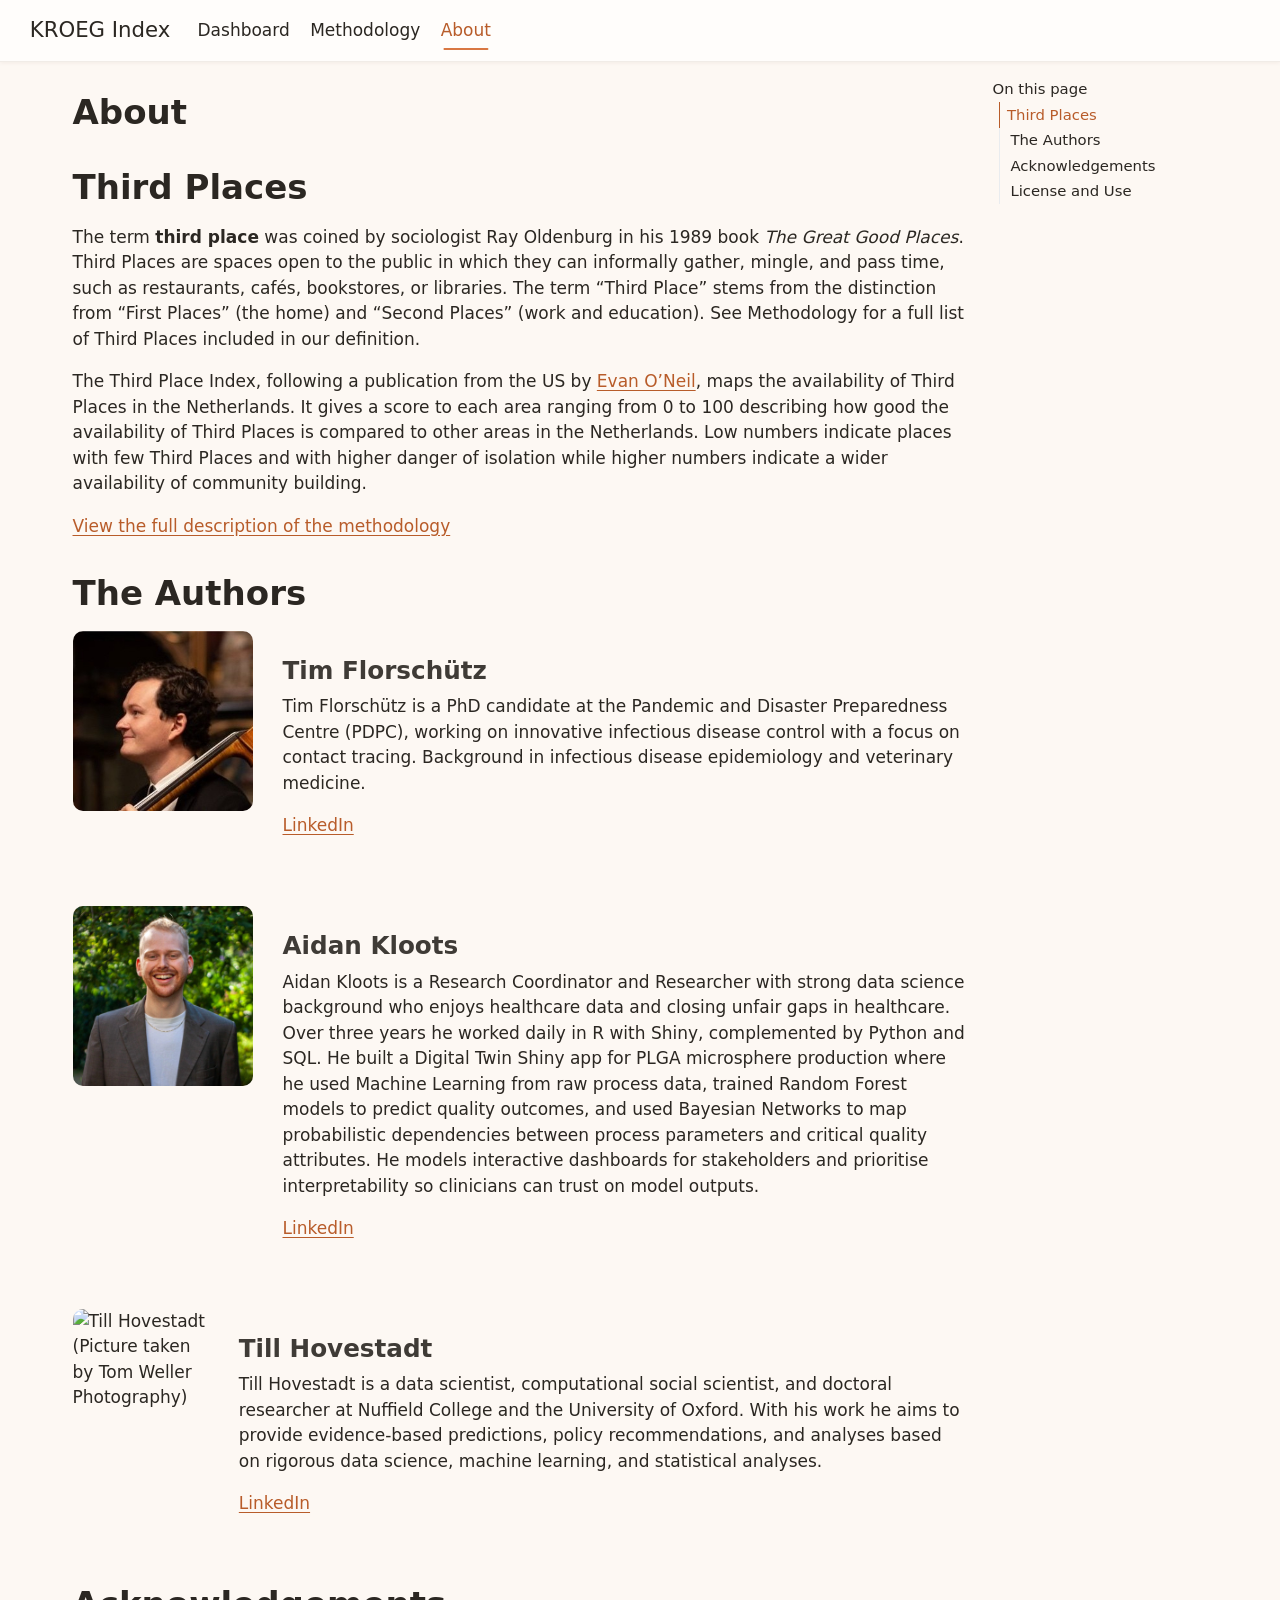
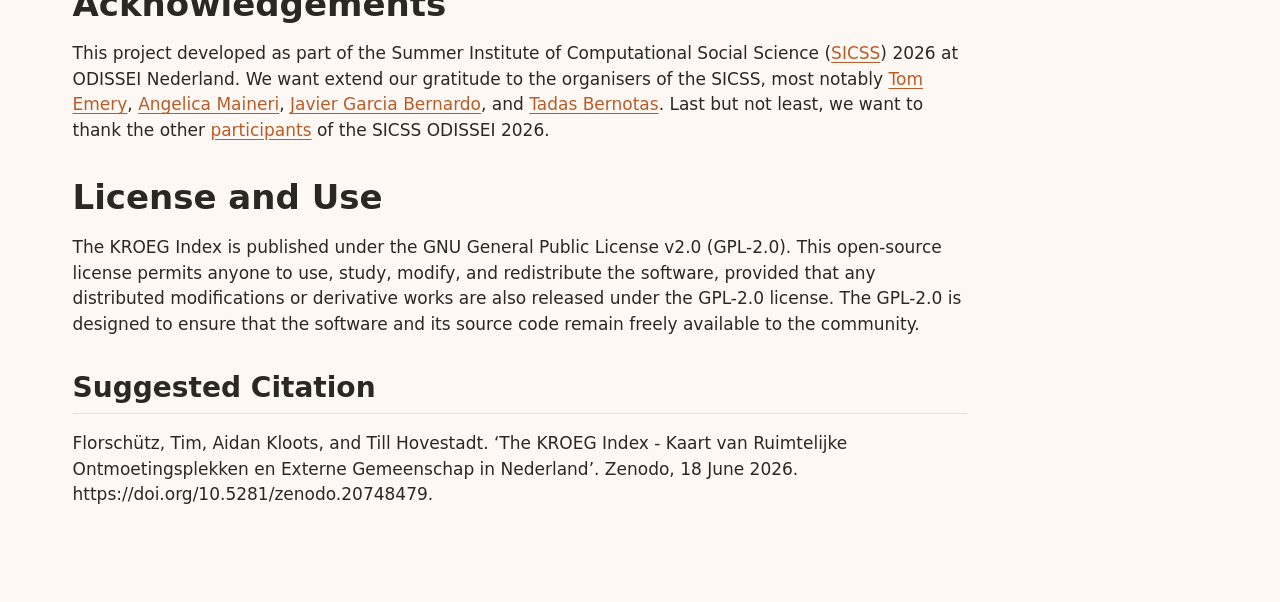
==== commit 66856beb: "re-do commit" ====
--- a/docs/about.html
+++ b/docs/about.html
@@ -216,7 +216,7 @@
 <p>The KROEG Index is published under the GNU General Public License v2.0 (GPL-2.0). This open-source license permits anyone to use, study, modify, and redistribute the software, provided that any distributed modifications or derivative works are also released under the GPL-2.0 license. The GPL-2.0 is designed to ensure that the software and its source code remain freely available to the community.</p>
 <section id="suggested-citation" class="level2">
 <h2 class="anchored" data-anchor-id="suggested-citation">Suggested Citation</h2>
-<p>Florschütz, Tim, Aidan Kloots, &amp; Till Hovestadt (2026). The KROEG Index. Kaart van Ruimtelijke Ontmoetingsplekken en Externe Gemeenschap in Nederland. https://doi.org/10.5281/zenodo.20748479</p>
+<p>Florschütz, Tim, Aidan Kloots, and Till Hovestadt. ‘The KROEG Index - Kaart van Ruimtelijke Ontmoetingsplekken en Externe Gemeenschap in Nederland’. Zenodo, 18 June 2026. https://doi.org/10.5281/zenodo.20748479.</p>
 
 
 </section>
